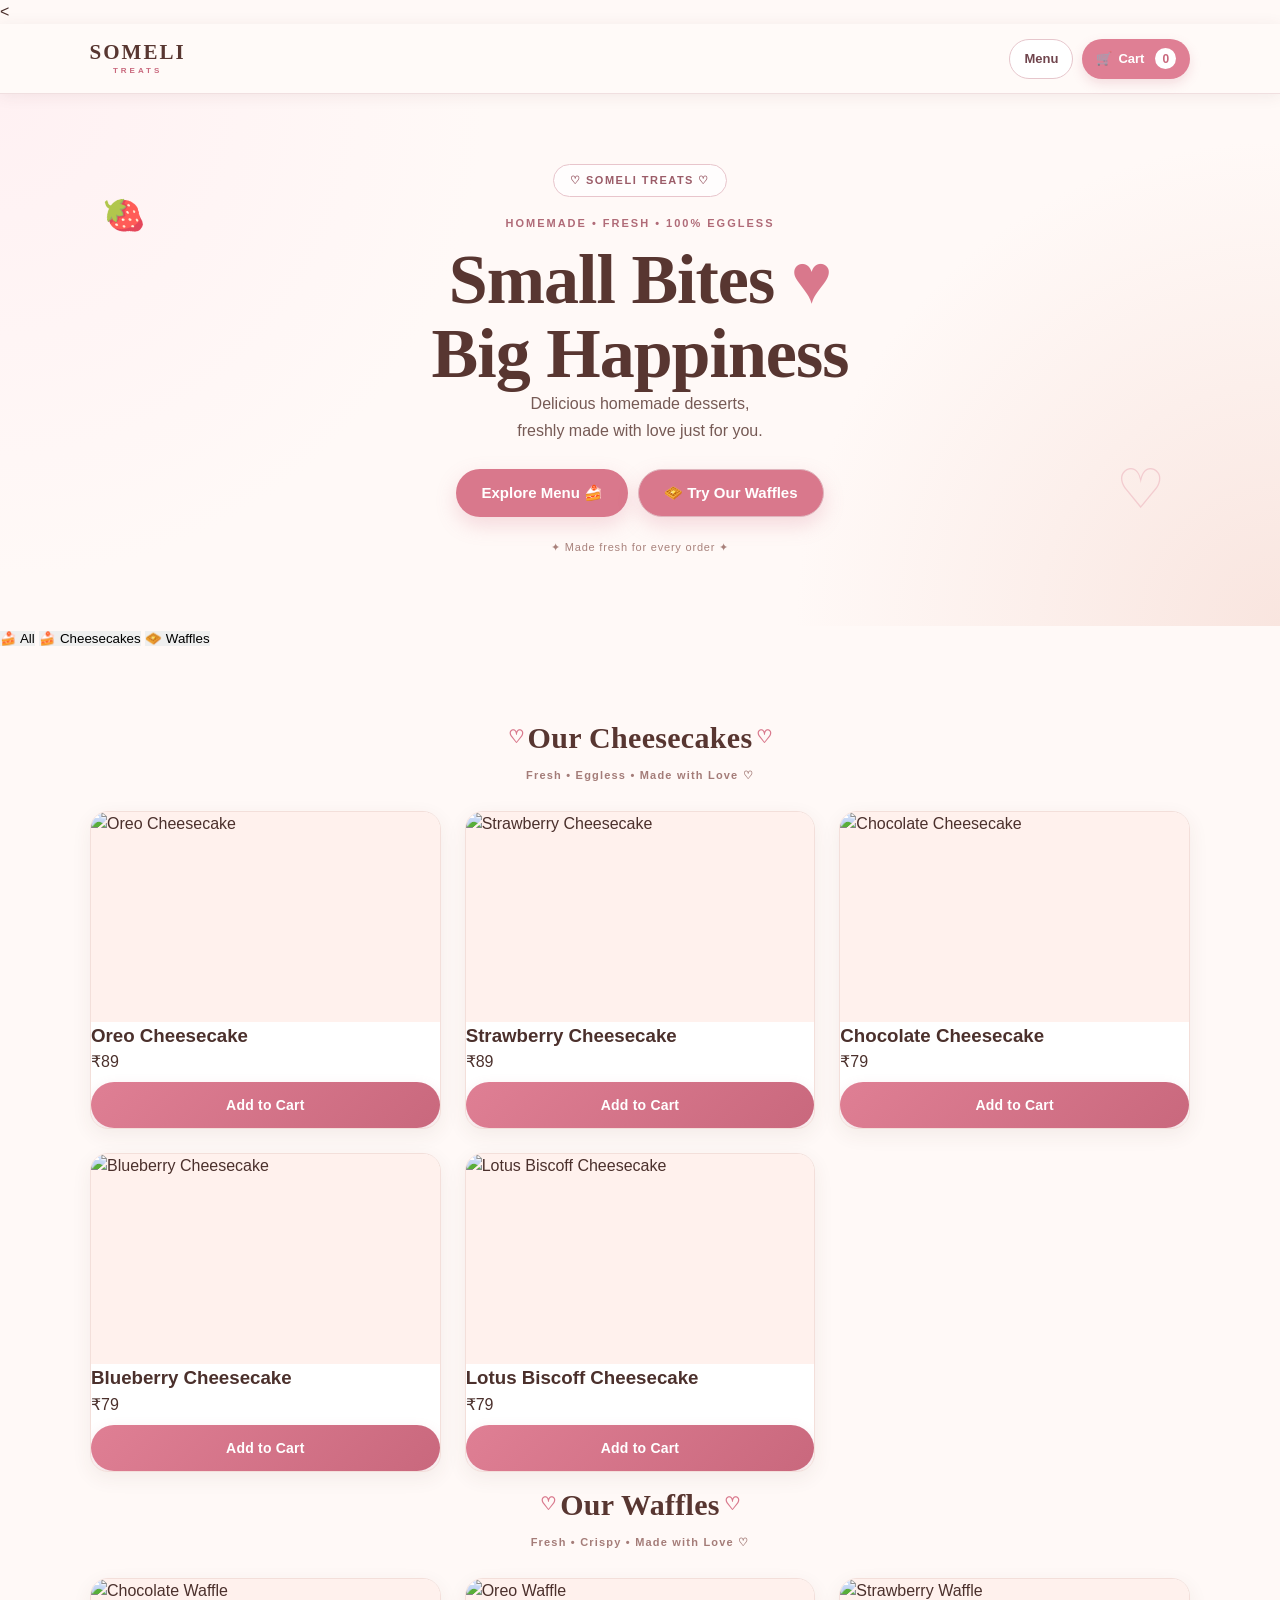
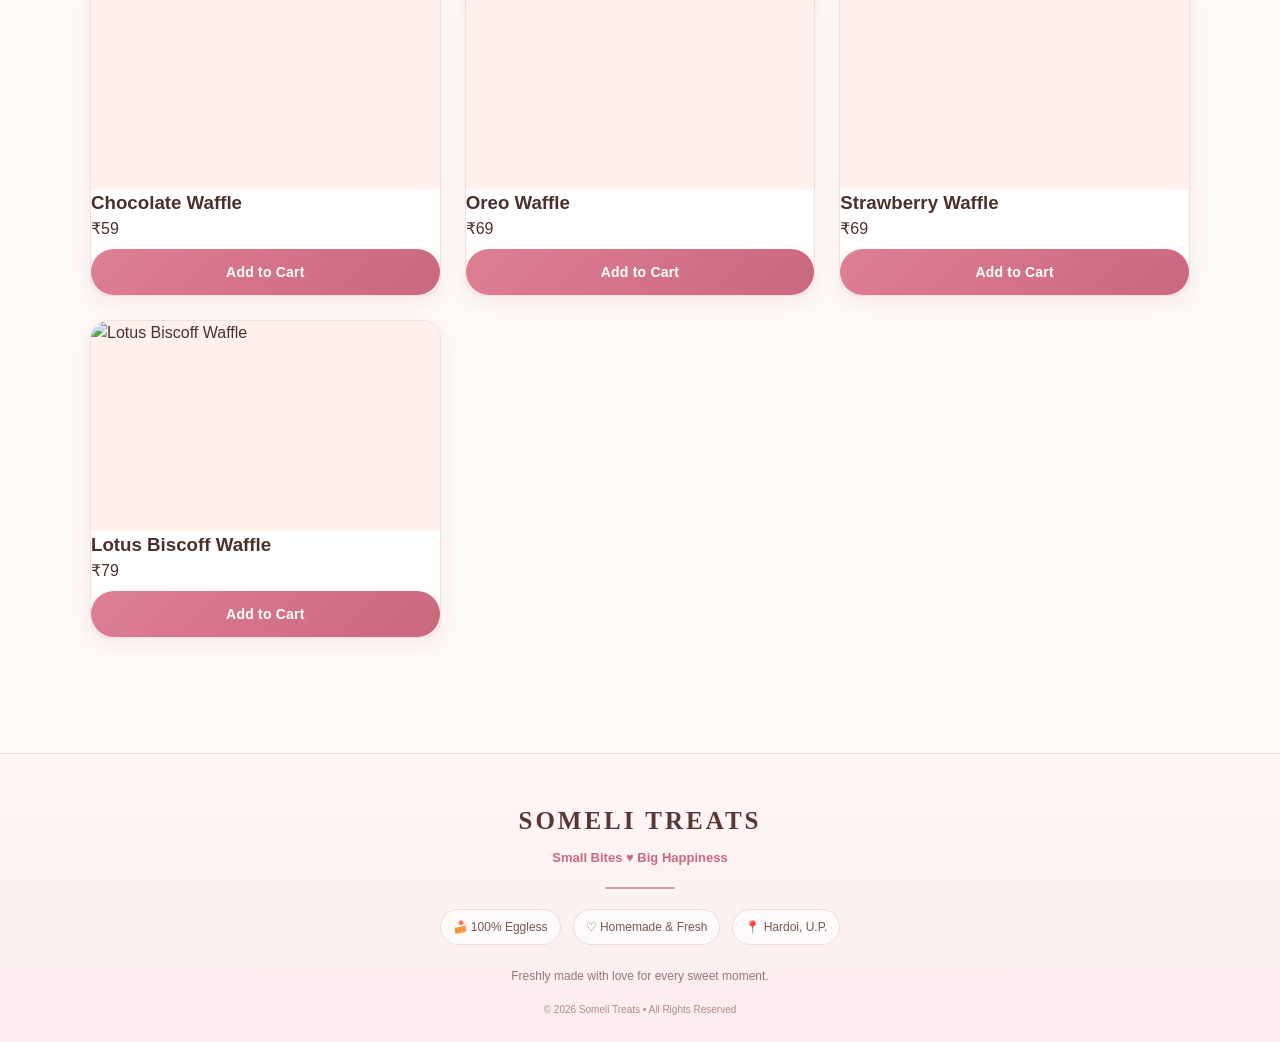
==== index.html @ 1226ebc7 "Rename index (1).html to index.html" ====
<!DOCTYPE html>
<html lang="en">

<head>
<meta charset="UTF-8">

<meta name="viewport"
content="width=device-width, initial-scale=1.0">

<title>SOMELI TREATS</title>

<link rel="stylesheet"
href="style.css">

</head>

<body>
  <<!-- NAVBAR -->

<nav class="navbar">

  <div class="logo">
    <span>SOMELI</span>
    <small>TREATS</small>
  </div>

  <div class="nav-right">

    <button
      onclick="scrollToMenu()"
      class="nav-menu-btn">
      Menu
    </button>

    <button
      onclick="openCart()"
      class="cart-button">
      🛒
      <span>Cart</span>
      <b id="cartCount">0</b>
    </button>

  </div>

</nav>
<!-- HERO -->

<section class="hero">

  <div class="hero-content">

    <div class="hero-badge">
      ♡ SOMELI TREATS ♡
    </div>

    <p class="small-title">
      HOMEMADE • FRESH • 100% EGGLESS
    </p>

    <h1>
      Small Bites
      <span>♥</span>
      <br>
      Big Happiness
    </h1>

    <p class="hero-description">
      Delicious homemade desserts,
      <br>
      freshly made with love just for you.
    </p>

    <div class="hero-buttons">

      <button
        class="hero-menu-btn"
        onclick="scrollToMenu()">
        Explore Menu 🍰
      </button>

      <button
        class="hero-waffle-btn"
        onclick="scrollToMenu()">
        🧇 Try Our Waffles
      </button>

    </div>

    <div class="hero-note">
      ✦ Made fresh for every order ✦
    </div>

  </div>

</section>
<!-- CATEGORY FILTER -->

<div class="category-filter">

  <button
    class="category-btn active"
    onclick="showCategory('all')">
    🍰 All
  </button>

  <button
    class="category-btn"
    onclick="showCategory('cheesecake')">
    🍰 Cheesecakes
  </button>

  <button
    class="category-btn"
    onclick="showCategory('waffle')">
    🧇 Waffles
  </button>

</div>
<!-- MENU -->

<section id="menu" class="menu-section">

  <h2 class="menu-title">
  <span>Our Cheesecakes</span>
  <small>Fresh • Eggless • Made with Love ♡</small>
</h2>

  <div class="product-grid">


    <!-- OREO CHEESECAKE -->

    <div class="product-card">

      <img
        src="images/oreo-cheesecake.png"
        alt="Oreo Cheesecake">

      <h3>
        Oreo Cheesecake
      </h3>

      <p class="price">
        ₹89
      </p>

      <button
  class="add-cart-btn"
  onclick="addToCart('oreo Cheesecake', 89)">
  Add to Cart
</button>

    </div>


    <!-- STRAWBERRY CHEESECAKE -->

    <div class="product-card">

      <img
        src="images/strawberry-cheesecake.png"
        alt="Strawberry Cheesecake">

      <h3>
        Strawberry Cheesecake
      </h3>

      <p class="price">
        ₹89
      </p>

      <button
  class="add-cart-btn"
  onclick="addToCart('Strawberry p
  Cheesecake', 89)">
  Add to Cart
</button>

    </div>


    <!-- CHOCOLATE CHEESECAKE -->

    <div class="product-card">

      <img
        src="images/chocolate-cheesecake.png"
        alt="Chocolate Cheesecake">

      <h3>
        Chocolate Cheesecake
      </h3>

      <p class="price">
        ₹79
      </p>
      <button
  class="add-cart-btn"
  onclick="addToCart('Chochlate Cheesecake', 79)">
  Add to Cart

    </div>


    <!-- BLUEBERRY CHEESECAKE -->

    <div class="product-card">

      <img
        src="images/blueberry-cheesecake.png"
        alt="Blueberry Cheesecake">

      <h3>
        Blueberry Cheesecake
      </h3>

      <p class="price">
        ₹79
      </p>

      <button
        
        class="add-cart-btn"
        onclick="addToCart('Blueberry Cheesecake', 79)">
        Add to Cart
      </button>

    </div>


    <!-- LOTUS CHEESECAKE -->

    <div class="product-card">

      <img
        src="images/lotus-biscoff-cheesecake.png"
        alt="Lotus Biscoff Cheesecake">

      <h3>
        Lotus Biscoff Cheesecake
      </h3>

      <p class="price">
        ₹79
      </p>

      <button
        
  class="add-cart-btn"
  onclick="addToCart('Lotus Biscoff Cheesecake', 79)">
        Add to Cart
      </button>

    </div>

  </div>
    <!-- WAFFLES -->

  <h2 class="menu-title">
  <span>Our Waffles</span>
  <small>Fresh • Crispy • Made with Love ♡</small>
</h2>

  <div class="product-grid">


    <!-- CHOCOLATE WAFFLE -->

    <div class="product-card">

      <img
        src="images/chocolate-waffle.png"
        alt="Chocolate Waffle">

      <h3>
        Chocolate Waffle
      </h3>

      <p class="price">
        ₹59
      </p>

      <button
        
  class="add-cart-btn"
  onclick="addToCart('Chocolate Waffle', 59)">
        Add to Cart
      </button>

    </div>


    <!-- OREO WAFFLE -->

    <div class="product-card">

      <img
        src="images/oreo-waffle.png"
        alt="Oreo Waffle">

      <h3>
        Oreo Waffle
      </h3>

      <p class="price">
        ₹69
      </p>

      <button
        
  class="add-cart-btn"
  onclick="addToCart('Oreo Waffle', 69)">
        Add to Cart
      </button>

    </div>


    <!-- STRAWBERRY WAFFLE -->

    <div class="product-card">

      <img
        src="images/strawberry-waffle.png"
        alt="Strawberry Waffle">

      <h3>
        Strawberry Waffle
      </h3>

      <p class="price">
        ₹69
      </p>

      <button
        
  class="add-cart-btn"
  onclick="addToCart('Strawberry Waffle', 69)">
        Add to Cart
      </button>

    </div>


    <!-- LOTUS WAFFLE -->

    <div class="product-card">

      <img
        src="images/lotus-biscoff-waffle.png"
        alt="Lotus Biscoff Waffle">

      <h3>
        Lotus Biscoff Waffle
      </h3>

      <p class="price">
        ₹79
      </p>

      <button
        
  class="add-cart-btn"
  onclick="addToCart('Lotus Biscoff Waffle', 79)">
        Add to Cart
      </button>

    </div>

  </div>

</section>
<!-- CART -->

<div id="cartOverlay" class="cart-overlay">

  <div class="cart-box">

    <div class="cart-header">

      <h2>
        Your Cart 🛒
      </h2>

      <button 
  class="add-cart-btn"
  onclick="closeCart()">
        close card
      </button>

    </div>


    <div id="cartItems"></div>


    <div class="cart-summary">

      <div>
        <span>Subtotal</span>
        <strong id="cartSubtotal">₹0</strong>
      </div>

      <div>
        <span>Delivery</span>
        <strong id="deliveryFee">₹0</strong>
      </div>

      <div class="cart-total">
        <span>Total</span>
        <strong id="cartTotal">₹0</strong>
      </div>

    </div>

      
    <button
  class="checkout-btn"
  onclick="goToCheckout()">
  Proceed to Checkout →
</button>
  </div>

</div>
<!-- CHECKOUT -->

<section id="checkoutSection" class="checkout-section">

  <div class="checkout-box">

    <h2>
      Checkout 🩷
    </h2>

    <p>
      Enter your delivery details
    </p>


    <label>
      Full Name
    </label>

    <input
      id="customerName"
      type="text"
      placeholder="Your name"
    >


    <label>
      Mobile Number
    </label>

    <input
      id="customerPhone"
      type="tel"
      maxlength="10"
      placeholder="10-digit mobile number"
    >


    <label>
      Full Address
    </label>

    <textarea
      id="customerAddress"
      placeholder="House no., street, area, city"
    ></textarea>


    <label>
      Landmark
    </label>

    <input
      id="customerLandmark"
      type="text"
      placeholder="Nearby landmark"
    >
    <div class="payment-box">

  <h3>💳 Choose Payment Method</h3>

  <p class="payment-note">
    Select how you want to pay
  </p>

  <div class="payment-options">

    <label class="payment-card">
      <input type="radio" name="payment" value="upi">
      <span class="payment-icon">📱</span>
      <span class="payment-text">
        <strong>UPI</strong>
        <small>Google Pay • PhonePe • Paytm</small>
      </span>
    </label>

    <label class="payment-card">
      <input type="radio" name="payment" value="card">
      <span class="payment-icon">💳</span>
      <span class="payment-text">
        <strong>Debit / Credit Card</strong>
        <small>Pay securely by card</small>
      </span>
    </label>

    <label class="payment-card">
      <input type="radio" name="payment" value="netbanking">
      <span class="payment-icon">🏦</span>
      <span class="payment-text">
        <strong>Net Banking</strong>
        <small>Pay through your bank</small>
      </span>
    </label>

    <label class="payment-card">
      <input type="radio" name="payment" value="cod">
      <span class="payment-icon">💵</span>
      <span class="payment-text">
        <strong>Cash on Delivery</strong>
        <small>Pay when your order arrives</small>
      </span>
    </label>

  </div>

</div>""
    


    <button
      onclick="placeOrder()"
      class="place-order-button">

      Place Order 🍰

    </button>

  </div>

</section>
<!-- SUCCESS -->

<section id="successSection" class="success-section">

  <div class="success-box">

    <div class="success-icon">
      🎉
    </div>

    <h1>
      Thank You! 🩷
    </h1>

    <p>
      Your Someli Treats order has been received.
    </p>


    <div class="order-number">

      <span>
        YOUR ORDER NUMBER
      </span>

      <strong id="orderNumber">
        ST000000
      </strong>

    </div>


    <p class="success-note">
      We'll prepare your desserts fresh with love ♡
    </p>


    <button
      onclick="sendWhatsAppOrder()"
      class="whatsapp-btn">

      💬 Send Order on WhatsApp

    </button>


    <button onclick="scrollToMenu()">
      Order More 🍰
    </button>

  </div>

</section>


<!-- FOOTER -->

<footer class="site-footer">

  <div class="footer-logo">
    SOMELI TREATS
  </div>

  <p class="footer-tagline">
    Small Bites ♥ Big Happiness
  </p>

  <div class="footer-divider"></div>

  <div class="footer-info">
    <span>🍰 100% Eggless</span>
    <span>♡ Homemade & Fresh</span>
    <span>📍 Hardoi, U.P.</span>
  </div>

  <p class="footer-note">
    Freshly made with love for every sweet moment.
  </p>

  <p class="footer-copy">
    © 2026 Someli Treats • All Rights Reserved
  </p>

</footer>
<!-- JAVASCRIPT -->

<script>

let cart = [];

function addToCart(name, price) {

  let item = cart.find(function(x) {
    return x.name === name;
  });

  if (item) {
    item.quantity++;
  } else {
    cart.push({
      name: name,
      price: price,
      quantity: 1
    });
  }

  updateCart();
}

function updateCart() {

  let box = document.getElementById("cartItems");
  let count = document.getElementById("cartCount");

  let subtotal = 0;
  let quantity = 0;

  cart.forEach(function(item) {

    subtotal += item.price * item.quantity;
    quantity += item.quantity;

  });

  count.textContent = quantity;

  if (cart.length === 0) {

    box.innerHTML = `
      <div class="empty-cart">
        <div style="font-size:42px">🍰</div>
        <h3>Your cart is empty</h3>
        <p>Add something sweet ♡</p>
      </div>
    `;

  } else {

    box.innerHTML = cart.map(function(item, i) {

      return `
        <div class="cart-item">

          <div class="cart-item-top">

            <div>
              <div class="cart-item-name">
                ${item.name}
              </div>

              <div class="cart-item-price">
                ₹${item.price} each
              </div>
            </div>

            <strong>
              ₹${item.price * item.quantity}
            </strong>

          </div>

          <div class="quantity-controls">

            <button onclick="changeQuantity(${i}, -1)">
              −
            </button>

            <strong>
              ${item.quantity}
            </strong>

            <button onclick="changeQuantity(${i}, 1)">
              +
            </button>

            <button onclick="removeItem(${i})">
              Remove
            </button>

          </div>

        </div>
      `;

    }).join("");

  }

  document.getElementById("cartSubtotal").textContent =
    "₹" + subtotal;

  document.getElementById("deliveryFee").textContent =
    cart.length ? "₹30" : "₹0";

  document.getElementById("cartTotal").textContent =
    cart.length ? "₹" + (subtotal + 30) : "₹0";
}
function changeQuantity(index, amount) {

  cart[index].quantity += amount;

  if (cart[index].quantity <= 0) {
    cart.splice(index, 1);
  }

  updateCart();
}


function removeItem(index) {

  cart.splice(index, 1);

  updateCart();
}


function openCart() {

  document.getElementById("cartOverlay")
    .classList.add("active");

  updateCart();
}


function closeCart() {

  document.getElementById("cartOverlay")
    .classList.remove("active");
}


function scrollToMenu() {

  document.getElementById("menu")
    .scrollIntoView({
      behavior: "smooth"
    });
}


function goToCheckout() {

  if (cart.length === 0) {

    alert("Please add a dessert first 🍰");

    return;
  }

  closeCart();

  document.getElementById("checkoutSection")
    .classList.add("active");

  document.getElementById("checkoutSection")
    .scrollIntoView({
      behavior: "smooth"
    });
}
function placeOrder() {

  if (cart.length === 0) {
    alert("Your cart is empty 🍰");
    return;
  }

  let name = document.getElementById("customerName").value.trim();
  let phone = document.getElementById("customerPhone").value.trim();
  let address = document.getElementById("customerAddress").value.trim();
  let landmark = document.getElementById("customerLandmark").value.trim();

  if (!name || !phone || !address || !landmark) {
    alert("Please fill all required details 🩷");
    return;
  }

  if (phone.length !== 10 || isNaN(phone)) {
    alert("Please enter a valid 10-digit mobile number 📱");
    return;
  }

  let orderNumber =
    "ST" + Math.floor(100000 + Math.random() * 900000);

  let subtotal = 0;

  cart.forEach(function(item) {
    subtotal += item.price * item.quantity;
  });

  let delivery = 30;
  let total = subtotal + delivery;

  let orderData = {
    orderNumber: orderNumber,
    customerName: name,
    phone: phone,
    address: address,
    landmark: landmark,
    items: cart,
    subtotal: subtotal,
    delivery: delivery,
    total: total,
    date: new Date().toLocaleString()
  };

  localStorage.setItem(
    "someliLatestOrder",
    JSON.stringify(orderData)
  );

  document.getElementById("orderNumber").textContent =
    orderNumber;

  document.getElementById("checkoutSection")
    .classList.remove("active");

  document.getElementById("successSection")
    .classList.add("active");

  cart = [];

  updateCart();

  document.getElementById("successSection")
    .scrollIntoView({
      behavior: "smooth"
    });
}
function sendWhatsAppOrder() {

  let savedOrder =
    localStorage.getItem("someliLatestOrder");

  if (!savedOrder) {

    alert("Order details not found 🥲");

    return;
  }

  let order = JSON.parse(savedOrder);

  let message =
    "🍰 SOMELI TREATS - NEW ORDER 🍰\n\n" +

    "🧾 Order: " + order.orderNumber + "\n" +

    "👤 Name: " + order.customerName + "\n" +

    "📱 Phone: " + order.phone + "\n" +

    "📍 Address: " + order.address + "\n" +

    "🏠 Landmark: " + order.landmark + "\n\n" +

    "🍰 ITEMS:\n";

  order.items.forEach(function(item) {

    message +=
      "• " + item.name +
      " × " + item.quantity +
      " = ₹" +
      (item.price * item.quantity) +
      "\n";

  });

  message +=
    "\n💰 Subtotal: ₹" + order.subtotal +

    "\n🚚 Delivery: ₹" + order.delivery +

    "\n💵 TOTAL: ₹" + order.total;


  let whatsappURL =
    "https://wa.me/918840486505?text=" +
    encodeURIComponent(message);


  window.open(whatsappURL, "_blank");
}
function showCategory(category) {

  let products = document.querySelectorAll(".product-card");
  let buttons = document.querySelectorAll(".category-btn");

  buttons.forEach(function(button) {
    button.classList.remove("active");
  });

  if (category === "all") {
    buttons[0].classList.add("active");
  }

  if (category === "cheesecake") {
    buttons[1].classList.add("active");
  }

  if (category === "waffle") {
    buttons[2].classList.add("active");
  }

  products.forEach(function(product) {

    let name = product.querySelector("h3").textContent.toLowerCase();

    if (category === "all") {
      product.style.display = "";
    }

    else if (
      category === "cheesecake" &&
      name.includes("cheesecake")
    ) {
      product.style.display = "";
    }

    else if (
      category === "waffle" &&
      name.includes("waffle")
    ) {
      product.style.display = "";
    }

    else {
      product.style.display = "none";
    }

  });
}
updateCart();

</script>

</body>
</html>
---- style.css ----
/* ================================
   SOMELI TREATS — MAIN STYLE
   PART 1
================================ */

* {
  margin: 0;
  padding: 0;
  box-sizing: border-box;
}

html {
  scroll-behavior: smooth;
}

body {
  font-family: Arial, sans-serif;
  background: #fff9f7;
  color: #4b302c;
  line-height: 1.5;
}

button {
  font-family: inherit;
  cursor: pointer;
  border: none;
}

img {
  display: block;
  max-width: 100%;
}

a {
  text-decoration: none;
  color: inherit;
}


/* ================================
   NAVBAR
================================ */

.navbar {
  width: 100%;
  min-height: 68px;
  padding: 12px 6%;
  background: #fff;
  display: flex;
  align-items: center;
  justify-content: space-between;
  position: sticky;
  top: 0;
  z-index: 1000;
  box-shadow: 0 2px 15px rgba(90, 45, 45, 0.08);
}

.logo {
  font-size: 22px;
  font-weight: 800;
  letter-spacing: 1.5px;
  color: #6b4038;
}

.cart-button {
  background: #e78b9d;
  color: white;
  padding: 10px 17px;
  border-radius: 25px;
  font-size: 14px;
  font-weight: 700;
  box-shadow: 0 5px 15px rgba(231, 139, 157, 0.25);
  transition: 0.2s ease;
}

.cart-button:hover {
  transform: translateY(-2px);
}

#cartCount {
  display: inline-flex;
  align-items: center;
  justify-content: center;
  min-width: 21px;
  height: 21px;
  margin-left: 5px;
  padding: 0 5px;
  background: white;
  color: #c9687d;
  border-radius: 50px;
  font-size: 12px;
  font-weight: 800;
}


/* ================================
   HERO
================================ */

.hero {
  min-height: 430px;
  padding: 70px 20px;
  display: flex;
  align-items: center;
  justify-content: center;
  text-align: center;
  background:
    radial-gradient(circle at top left, #ffe3e9 0%, transparent 35%),
    radial-gradient(circle at bottom right, #ffeeda 0%, transparent 35%),
    #fff4f1;
}

.hero-content {
  max-width: 650px;
}

.small-title {
  margin-bottom: 12px;
  color: #bd6b7d;
  font-size: 12px;
  font-weight: 800;
  letter-spacing: 2px;
}

.hero h1 {
  margin-bottom: 15px;
  color: #583631;
  font-family: Georgia, serif;
  font-size: clamp(40px, 8vw, 70px);
  line-height: 1.05;
}

.hero p:not(.small-title) {
  margin: 0 auto 25px;
  max-width: 500px;
  color: #765a55;
  font-size: 16px;
}

.hero button {
  padding: 13px 25px;
  background: #d9788c;
  color: white;
  border-radius: 30px;
  font-size: 15px;
  font-weight: 700;
  box-shadow: 0 8px 20px rgba(217, 120, 140, 0.25);
  transition: 0.2s ease;
}

.hero button:hover {
  transform: translateY(-2px);
}
/* ================================
   MENU SECTION
================================ */

.menu-section {
  padding: 55px 5%;
  background: #fff9f7;
}

.section-heading {
  margin-bottom: 30px;
  text-align: center;
}

.section-heading h2 {
  color: #583631;
  font-family: Georgia, serif;
  font-size: 34px;
  margin-bottom: 7px;
}

.section-heading p {
  color: #8a6b65;
  font-size: 14px;
}


/* ================================
   CATEGORY TITLE
================================ */

.category-title {
  margin: 35px 0 18px;
  color: #6b4038;
  font-family: Georgia, serif;
  font-size: 25px;
  text-align: center;
}

.category-title:first-child {
  margin-top: 0;
}


/* ================================
   PRODUCT GRID
================================ */

.product-grid {
  width: 100%;
  max-width: 1100px;
  margin: 0 auto;
  display: grid;
  grid-template-columns: repeat(2, minmax(0, 1fr));
  gap: 18px;
}


/* ================================
   PRODUCT CARD
================================ */

.product-card {
  overflow: hidden;
  background: #ffffff;
  border: 1px solid #f3dfda;
  border-radius: 18px;
  box-shadow: 0 6px 20px rgba(88, 54, 49, 0.07);
  transition: 0.25s ease;
}

.product-card:hover {
  transform: translateY(-4px);
  box-shadow: 0 10px 25px rgba(88, 54, 49, 0.12);
}


/* ================================
   PRODUCT IMAGE
================================ */

.product-card img {
  width: 100%;
  height: 170px;
  object-fit: cover;
  background: #fff1ed;
}


/* ================================
   PRODUCT INFO
================================ */

.product-info {
  padding: 14px;
}

.product-info h3 {
  margin-bottom: 5px;
  color: #593a35;
  font-size: 17px;
}

.product-info p {
  margin-bottom: 12px;
  color: #92736c;
  font-size: 12px;
}


/* ================================
   PRICE + CART BUTTON
================================ */

.product-bottom {
  display: flex;
  align-items: center;
  justify-content: space-between;
  gap: 8px;
}

.product-price {
  color: #bd6176;
  font-size: 18px;
  font-weight: 800;
}

.add-cart-btn {
  padding: 9px 12px;
  background: #d9788c;
  color: #ffffff;
  border-radius: 20px;
  font-size: 12px;
  font-weight: 700;
  box-shadow: 0 4px 10px rgba(217, 120, 140, 0.2);
  transition: 0.2s ease;
}

.add-cart-btn:hover {
  background: #c9687d;
  transform: translateY(-1px);
}

.add-cart-btn:active {
  transform: scale(0.96);
}


/* ================================
   DESKTOP MENU
================================ */

@media (min-width: 768px) {

  .product-grid {
    grid-template-columns: repeat(3, minmax(0, 1fr));
    gap: 24px;
  }

  .product-card img {
    height: 210px;
  }

  .menu-section {
    padding-left: 7%;
    padding-right: 7%;
  }
}
/* ================================
   CART OVERLAY
================================ */

#cartOverlay {
  position: fixed;
  inset: 0;
  z-index: 2000;
  background: rgba(58, 34, 30, 0.45);
  display: none;
  align-items: flex-end;
  justify-content: center;
  padding: 0;
}

#cartOverlay.active {
  display: flex;
}

.cart-box {
  width: 100%;
  max-width: 600px;
  max-height: 88vh;
  overflow-y: auto;
  padding: 22px;
  background: #fffaf8;
  border-radius: 25px 25px 0 0;
  box-shadow: 0 -10px 35px rgba(60, 35, 30, 0.18);
  animation: cartUp 0.25s ease;
}

@keyframes cartUp {
  from {
    transform: translateY(100%);
  }

  to {
    transform: translateY(0);
  }
}


/* ================================
   CART HEADER
================================ */

.cart-header {
  display: flex;
  align-items: center;
  justify-content: space-between;
  padding-bottom: 15px;
  border-bottom: 1px solid #f1ddd8;
}

.cart-header h2 {
  color: #583631;
  font-family: Georgia, serif;
  font-size: 25px;
}

.close-cart {
  width: 35px;
  height: 35px;
  border-radius: 50%;
  background: #f8e3df;
  color: #70473f;
  font-size: 20px;
  font-weight: 700;
}


/* ================================
   CART ITEMS
================================ */

#cartItems {
  padding: 12px 0;
}

.cart-item {
  margin-bottom: 12px;
  padding: 14px;
  background: #ffffff;
  border: 1px solid #f1dfda;
  border-radius: 15px;
}

.cart-item-top {
  display: flex;
  align-items: flex-start;
  justify-content: space-between;
  gap: 12px;
}

.cart-item-name {
  color: #593a35;
  font-size: 15px;
  font-weight: 700;
}

.cart-item-price {
  margin-top: 3px;
  color: #98756d;
  font-size: 12px;
}

.cart-item-top > strong {
  color: #bd6176;
  font-size: 15px;
}


/* ================================
   QUANTITY CONTROLS
================================ */

.quantity-controls {
  display: flex;
  align-items: center;
  gap: 9px;
  margin-top: 12px;
}

.quantity-controls button {
  min-width: 32px;
  min-height: 30px;
  padding: 5px 9px;
  background: #f7dce1;
  color: #70413d;
  border-radius: 8px;
  font-weight: 700;
}

.quantity-controls button:hover {
  background: #efc8d0;
}

.quantity-controls strong {
  min-width: 20px;
  text-align: center;
  color: #583631;
}

.quantity-controls button:last-child {
  margin-left: auto;
  background: transparent;
  color: #c9687d;
  font-size: 12px;
}


/* ================================
   EMPTY CART
================================ */

.empty-cart {
  padding: 35px 15px;
  text-align: center;
}

.empty-cart h3 {
  margin: 8px 0 4px;
  color: #583631;
  font-family: Georgia, serif;
}

.empty-cart p {
  color: #92736c;
  font-size: 13px;
}


/* ================================
   CART SUMMARY
================================ */

.cart-summary {
  margin-top: 10px;
  padding: 17px;
  background: #fff0ed;
  border-radius: 15px;
}

.summary-row {
  display: flex;
  justify-content: space-between;
  margin-bottom: 8px;
  color: #765650;
  font-size: 14px;
}

.summary-total {
  display: flex;
  justify-content: space-between;
  margin-top: 12px;
  padding-top: 12px;
  border-top: 1px solid #e8cfc9;
  color: #583631;
  font-size: 18px;
  font-weight: 800;
}


/* ================================
   CHECKOUT BUTTON
================================ */

.checkout-btn {
  width: 100%;
  margin-top: 14px;
  padding: 14px;
  background: #d9788c;
  color: white;
  border-radius: 25px;
  font-size: 15px;
  font-weight: 800;
  box-shadow: 0 6px 15px rgba(217, 120, 140, 0.22);
  transition: 0.2s ease;
}

.checkout-btn:hover {
  background: #c9687d;
  transform: translateY(-1px);
}


/* ================================
   CART MOBILE
================================ */

@media (min-width: 768px) {

  #cartOverlay {
    align-items: center;
    padding: 25px;
  }

  .cart-box {
    border-radius: 25px;
    max-height: 85vh;
  }
}
/* ================================
   CHECKOUT SECTION
================================ */

#checkoutSection {
  display: none;
  padding: 45px 18px 60px;
  background: #fff9f7;
}

#checkoutSection.active {
  display: block;
}

.checkout-box {
  width: 100%;
  max-width: 620px;
  margin: 0 auto;
  padding: 25px;
  background: #ffffff;
  border: 1px solid #f0ded9;
  border-radius: 22px;
  box-shadow: 0 8px 28px rgba(88, 54, 49, 0.08);
}

.checkout-box h2 {
  margin-bottom: 5px;
  color: #583631;
  font-family: Georgia, serif;
  font-size: 30px;
  text-align: center;
}

.checkout-subtitle {
  margin-bottom: 25px;
  color: #92736c;
  font-size: 13px;
  text-align: center;
}


/* ================================
   FORM
================================ */

.checkout-form {
  display: flex;
  flex-direction: column;
  gap: 15px;
}

.form-group {
  display: flex;
  flex-direction: column;
  gap: 6px;
}

.form-group label {
  color: #65443e;
  font-size: 13px;
  font-weight: 700;
}

.form-group input,
.form-group textarea,
.checkout-box input,
.checkout-box textarea {
  width: 100%;
  padding: 13px 14px;
  background: #fffaf8;
  border: 1px solid #ead7d2;
  border-radius: 12px;
  outline: none;
  color: #4b302c;
  font-family: inherit;
  font-size: 14px;
  transition: 0.2s ease;
}

.form-group textarea,
.checkout-box textarea {
  min-height: 90px;
  resize: vertical;
}

.form-group input:focus,
.form-group textarea:focus,
.checkout-box input:focus,
.checkout-box textarea:focus {
  border-color: #d9788c;
  box-shadow: 0 0 0 3px rgba(217, 120, 140, 0.10);
}


/* ================================
   PAYMENT BOX
================================ */

.payment-box {
  margin-top: 20px;
  padding: 17px;
  background: #fff2ef;
  border: 1px solid #f1ddd8;
  border-radius: 15px;
}

.payment-box h3 {
  margin-bottom: 10px;
  color: #583631;
  font-size: 16px;
}

.payment-option {
  padding: 11px 13px;
  background: white;
  border: 1px solid #ead7d2;
  border-radius: 10px;
  color: #765650;
  font-size: 13px;
}


/* ================================
   PLACE ORDER BUTTON
================================ */

.place-order-btn {
  width: 100%;
  margin-top: 20px;
  padding: 15px;
  background: #d9788c;
  color: #ffffff;
  border-radius: 28px;
  font-size: 16px;
  font-weight: 800;
  box-shadow: 0 7px 18px rgba(217, 120, 140, 0.25);
  transition: 0.2s ease;
}

.place-order-btn:hover {
  background: #c9687d;
  transform: translateY(-2px);
}

.place-order-btn:active {
  transform: scale(0.98);
}


/* ================================
   CHECKOUT MOBILE
================================ */

@media (max-width: 480px) {

  #checkoutSection {
    padding: 30px 14px 45px;
  }

  .checkout-box {
    padding: 20px 16px;
    border-radius: 18px;
  }

  .checkout-box h2 {
    font-size: 26px;
  }
}
/* ================================
   SUCCESS / ORDER CONFIRMATION
================================ */

.success-section {
  display: none;
  min-height: 75vh;
  padding: 55px 18px;
  background:
    radial-gradient(circle at top left, #ffe2e8 0%, transparent 35%),
    #fff9f7;
}

.success-section.active {
  display: flex;
  align-items: center;
  justify-content: center;
}

.success-box {
  width: 100%;
  max-width: 550px;
  padding: 35px 25px;
  background: #ffffff;
  border: 1px solid #f0ded9;
  border-radius: 25px;
  text-align: center;
  box-shadow: 0 10px 35px rgba(88, 54, 49, 0.10);
}

.success-icon {
  width: 70px;
  height: 70px;
  margin: 0 auto 15px;
  display: flex;
  align-items: center;
  justify-content: center;
  background: #fff0ed;
  border-radius: 50%;
  font-size: 35px;
}

.success-box h1 {
  margin-bottom: 8px;
  color: #583631;
  font-family: Georgia, serif;
  font-size: 32px;
}

.success-box > p {
  color: #92736c;
  font-size: 14px;
}


/* ================================
   ORDER NUMBER
================================ */

.order-number {
  margin: 22px 0;
  padding: 17px;
  background: #fff2ef;
  border: 1px dashed #dda0aa;
  border-radius: 15px;
}

.order-number span {
  display: block;
  margin-bottom: 5px;
  color: #92736c;
  font-size: 10px;
  font-weight: 800;
  letter-spacing: 1.5px;
}

.order-number strong {
  color: #bd6176;
  font-size: 25px;
  letter-spacing: 1px;
}

.success-note {
  margin-bottom: 20px;
}


/* ================================
   WHATSAPP BUTTON
================================ */

.whatsapp-btn {
  width: 100%;
  margin-bottom: 10px;
  padding: 14px;
  background: #25d366;
  color: #ffffff;
  border-radius: 25px;
  font-size: 14px;
  font-weight: 800;
  transition: 0.2s ease;
}

.whatsapp-btn:hover {
  transform: translateY(-2px);
}


/* ================================
   ORDER MORE BUTTON
================================ */

.success-box button:not(.whatsapp-btn) {
  width: 100%;
  padding: 13px;
  background: #d9788c;
  color: #ffffff;
  border-radius: 25px;
  font-size: 14px;
  font-weight: 700;
}


/* ================================
   FOOTER
================================ */

footer {
  padding: 30px 20px;
  background: #583631;
  color: #ffffff;
  text-align: center;
}

footer p {
  margin: 4px 0;
  font-size: 13px;
}

footer .footer-brand {
  margin-bottom: 7px;
  font-family: Georgia, serif;
  font-size: 20px;
  font-weight: 700;
}

footer .footer-small {
  color: #e9c9c3;
  font-size: 11px;
}


/* ================================
   SMALL SCREEN
================================ */

@media (max-width: 480px) {

  .success-box {
    padding: 28px 18px;
  }

  .success-box h1 {
    font-size: 28px;
  }

  .order-number strong {
    font-size: 22px;
  }
}
/* ================================
   FINAL FINISHING TOUCHES
================================ */

::selection {
  background: #f4cbd3;
  color: #583631;
}

button {
  -webkit-tap-highlight-color: transparent;
}

button:focus-visible,
input:focus-visible,
textarea:focus-visible {
  outline: 2px solid #d9788c;
  outline-offset: 2px;
}


/* ================================
   SMOOTH SCROLLBAR
================================ */

::-webkit-scrollbar {
  width: 7px;
}

::-webkit-scrollbar-track {
  background: #fff4f1;
}

::-webkit-scrollbar-thumb {
  background: #e7a0ad;
  border-radius: 10px;
}


/* ================================
   MOBILE POLISH
================================ */

@media (max-width: 480px) {

  .navbar {
    min-height: 62px;
    padding: 10px 4%;
  }

  .logo {
    font-size: 18px;
    letter-spacing: 1px;
  }

  .cart-button {
    padding: 9px 13px;
    font-size: 12px;
  }

  .hero {
    min-height: 390px;
    padding: 55px 18px;
  }

  .hero h1 {
    font-size: 42px;
  }

  .hero p:not(.small-title) {
    font-size: 14px;
  }

  .menu-section {
    padding: 40px 12px;
  }

  .section-heading h2 {
    font-size: 29px;
  }

  .category-title {
    font-size: 23px;
    margin-top: 28px;
  }

  .product-grid {
    gap: 12px;
  }

  .product-card {
    border-radius: 15px;
  }

  .product-card img {
    height: 145px;
  }

  .product-info {
    padding: 11px;
  }

  .product-info h3 {
    font-size: 15px;
  }

  .product-price {
    font-size: 16px;
  }

  .add-cart-btn {
    padding: 8px 9px;
    font-size: 11px;
  }
}


/* ================================
   VERY SMALL PHONES
================================ */

@media (max-width: 360px) {

  .product-grid {
    grid-template-columns: 1fr;
  }

  .product-card img {
    height: 190px;
  }

  .hero h1 {
    font-size: 36px;
  }
}
/* BIG ADD TO CART BUTTON */

.add-cart-btn {
  min-width: 125px;
  padding: 11px 16px;
  background: linear-gradient(135deg, #df7f94, #c9687d);
  color: #fff;
  border-radius: 25px;
  font-size: 14px;
  font-weight: 800;
  letter-spacing: 0.2px;
  box-shadow: 0 5px 14px rgba(201, 104, 125, 0.25);
}

.add-cart-btn:hover {
  transform: translateY(-2px);
  box-shadow: 0 7px 17px rgba(201, 104, 125, 0.30);
}
/* BIG PROCEED TO CHECKOUT BUTTON */

.checkout-btn {
  min-height: 54px;
  padding: 15px 20px;
  border-radius: 30px;
  font-size: 16px;
  font-weight: 800;
  letter-spacing: 0.2px;
}
/* ================================
   PAYMENT OPTIONS — SOMELI TREATS
================================ */

.payment-box {
  margin-top: 22px;
  padding: 18px;
  background: #fff7f5;
  border: 1px solid #f0d8d4;
  border-radius: 18px;
}

.payment-box h3 {
  margin-bottom: 4px;
  color: #583631;
  font-family: Georgia, serif;
  font-size: 20px;
}

.payment-note {
  margin-bottom: 14px;
  color: #92736c;
  font-size: 12px;
}

.payment-options {
  display: flex;
  flex-direction: column;
  gap: 10px;
}

.payment-card {
  display: flex;
  align-items: center;
  gap: 12px;
  padding: 13px;
  background: #ffffff;
  border: 1.5px solid #ead9d5;
  border-radius: 14px;
  cursor: pointer;
  transition: 0.2s ease;
}

.payment-card:hover {
  border-color: #df91a1;
  transform: translateY(-1px);
}

.payment-card input {
  width: 18px;
  height: 18px;
  accent-color: #d9788c;
  flex-shrink: 0;
}

.payment-icon {
  width: 40px;
  height: 40px;
  display: flex;
  align-items: center;
  justify-content: center;
  background: #fff0ed;
  border-radius: 12px;
  font-size: 20px;
  flex-shrink: 0;
}

.payment-text {
  display: flex;
  flex-direction: column;
  gap: 2px;
}

.payment-text strong {
  color: #583631;
  font-size: 14px;
}

.payment-text small {
  color: #92736c;
  font-size: 11px;
}

/* Selected payment option */

.payment-card:has(input:checked) {
  background: #fff0f3;
  border-color: #d9788c;
  box-shadow: 0 5px 14px rgba(217, 120, 140, 0.12);
}

.payment-card:has(input:checked) .payment-icon {
  background: #f8d7df;
}


/* Bigger buttons */

.add-cart-btn {
  min-width: 125px;
  padding: 11px 16px;
  font-size: 14px;
  font-weight: 800;
  border-radius: 25px;
}

.checkout-btn {
  min-height: 54px;
  padding: 15px 20px;
  font-size: 16px;
  font-weight: 800;
  border-radius: 30px;
}
/* ================================
   FINAL BUTTON FIX
================================ */

.add-cart-btn {
  display: inline-flex;
  align-items: center;
  justify-content: center;
  width: 100%;
  min-height: 46px;
  padding: 11px 14px;
  margin-top: 8px;

  background: linear-gradient(135deg, #df7f94, #c9687d);
  color: #ffffff;

  border: none;
  border-radius: 25px;

  font-size: 14px;
  font-weight: 800;
  letter-spacing: 0.2px;

  box-shadow: 0 6px 14px rgba(201, 104, 125, 0.22);
  transition: all 0.2s ease;
}

.add-cart-btn:hover {
  transform: translateY(-2px);
  box-shadow: 0 8px 18px rgba(201, 104, 125, 0.28);
}

.add-cart-btn:active {
  transform: scale(0.97);
}


/* PROCEED TO CHECKOUT */

.checkout-btn {
  display: flex;
  align-items: center;
  justify-content: center;

  width: 100%;
  min-height: 56px;
  padding: 15px 20px;
  margin-top: 16px;

  background: linear-gradient(135deg, #df7f94, #c9687d);
  color: #ffffff;

  border: none;
  border-radius: 30px;

  font-size: 17px;
  font-weight: 800;
  letter-spacing: 0.2px;

  box-shadow: 0 7px 18px rgba(201, 104, 125, 0.25);
  transition: all 0.2s ease;
}

.checkout-btn:hover {
  transform: translateY(-2px);
  box-shadow: 0 9px 21px rgba(201, 104, 125, 0.30);
}

.checkout-btn:active {
  transform: scale(0.98);
}
/* PLACE ORDER BUTTON */

.place-order-button {
  display: flex;
  align-items: center;
  justify-content: center;
  width: 100%;
  min-height: 56px;
  padding: 15px 20px;
  margin-top: 20px;
  background: linear-gradient(135deg, #df7f94, #c9687d);
  color: #ffffff;
  border: none;
  border-radius: 30px;
  font-size: 17px;
  font-weight: 800;
  letter-spacing: 0.2px;
  box-shadow: 0 7px 18px rgba(201, 104, 125, 0.25);
  cursor: pointer;
  transition: all 0.2s ease;
}

.place-order-button:hover {
  transform: translateY(-2px);
  box-shadow: 0 9px 21px rgba(201, 104, 125, 0.30);
}

.place-order-button:active {
  transform: scale(0.98);
}
/* ================================
   SOMELI MENU TITLE
================================ */

.menu-title {
  text-align: center;
  margin: 10px 0 28px;
  color: #583631;
  font-family: Georgia, "Times New Roman", serif;
  font-size: 30px;
  font-weight: 700;
  letter-spacing: 0.3px;
  position: relative;
}

.menu-title span {
  display: inline-block;
  position: relative;
  padding: 0 18px;
}

.menu-title span::before,
.menu-title span::after {
  content: "♡";
  color: #d9788c;
  font-size: 18px;
  position: absolute;
  top: 50%;
  transform: translateY(-50%);
}

.menu-title span::before {
  left: -2px;
}

.menu-title span::after {
  right: -2px;
}

.menu-title small {
  display: block;
  margin-top: 7px;
  color: #a47c78;
  font-family: Arial, sans-serif;
  font-size: 11px;
  font-weight: 600;
  letter-spacing: 1.2px;
}

@media (max-width: 480px) {
  .menu-title {
    font-size: 25px;
    margin-bottom: 23px;
  }

  .menu-title small {
    font-size: 10px;
    letter-spacing: 0.8px;
  }
}
/* ================================
   PREMIUM HERO — SOMELI TREATS
================================ */

.hero {
  min-height: 520px;
  display: flex;
  align-items: center;
  justify-content: center;
  text-align: center;
  padding: 70px 20px;
  background:
    radial-gradient(circle at top left, #fff1f3 0%, transparent 35%),
    radial-gradient(circle at bottom right, #f9e5df 0%, transparent 35%),
    #fff9f7;
  position: relative;
  overflow: hidden;
}

.hero::before {
  content: "🍓";
  position: absolute;
  left: 8%;
  top: 18%;
  font-size: 34px;
  opacity: 0.75;
  transform: rotate(-15deg);
}

.hero::after {
  content: "♡";
  position: absolute;
  right: 9%;
  bottom: 18%;
  font-size: 55px;
  color: #e8a4b1;
  opacity: 0.45;
}

.hero-content {
  max-width: 650px;
  position: relative;
  z-index: 2;
}

.hero-badge {
  display: inline-block;
  padding: 7px 16px;
  margin-bottom: 18px;
  border: 1px solid #e8c5cc;
  border-radius: 30px;
  background: rgba(255,255,255,0.75);
  color: #9b5c68;
  font-size: 11px;
  font-weight: 800;
  letter-spacing: 1.5px;
}

.hero .small-title {
  margin-bottom: 12px;
  color: #b06b78;
  font-size: 11px;
  font-weight: 800;
  letter-spacing: 2px;
}

.hero h1 {
  margin: 0;
  color: #583631;
  font-family: Georgia, "Times New Roman", serif;
  font-size: clamp(42px, 9vw, 70px);
  line-height: 1.05;
  letter-spacing: -1px;
}

.hero h1 span {
  color: #d9788c;
}

.hero-description {
  margin: 20px auto 25px;
  color: #8d6b66;
  font-size: 15px;
  line-height: 1.7;
}

.hero-buttons {
  display: flex;
  justify-content: center;
  gap: 10px;
  flex-wrap: wrap;
}

.hero-menu-btn,
.hero-waffle-btn {
  min-height: 48px;
  padding: 12px 20px;
  border-radius: 28px;
  font-size: 14px;
  font-weight: 800;
  cursor: pointer;
  transition: 0.2s ease;
}

.hero-menu-btn {
  border: none;
  color: white;
  background: linear-gradient(135deg, #df7f94, #c9687d);
  box-shadow: 0 7px 18px rgba(201,104,125,0.25);
}

.hero-waffle-btn {
  border: 1.5px solid #e0b6be;
  color: #70454d;
  background: #ffffff;
}

.hero-menu-btn:hover,
.hero-waffle-btn:hover {
  transform: translateY(-2px);
}

.hero-note {
  margin-top: 22px;
  color: #a9827c;
  font-size: 11px;
  letter-spacing: 0.8px;
}

@media (max-width: 480px) {

  .hero {
    min-height: 500px;
    padding: 55px 18px;
  }

  .hero h1 {
    font-size: 43px;
  }

  .hero-description {
    font-size: 14px;
  }

  .hero-buttons {
    flex-direction: column;
    width: 100%;
    max-width: 280px;
    margin: auto;
  }

  .hero-menu-btn,
  .hero-waffle-btn {
    width: 100%;
  }

  .hero::before {
    left: 5%;
    top: 13%;
  }

  .hero::after {
    right: 5%;
    bottom: 13%;
  }
}
/* ================================
   PREMIUM NAVBAR — SOMELI TREATS
================================ */

.navbar {
  position: sticky;
  top: 0;
  z-index: 1000;

  display: flex;
  align-items: center;
  justify-content: space-between;

  min-height: 70px;
  padding: 10px 7%;

  background: rgba(255, 250, 248, 0.96);
  border-bottom: 1px solid #f0dfe0;

  backdrop-filter: blur(12px);
}

.logo {
  display: flex;
  flex-direction: column;
  line-height: 1;
}

.logo span {
  color: #583631;
  font-family: Georgia, "Times New Roman", serif;
  font-size: 21px;
  font-weight: 800;
  letter-spacing: 2px;
}

.logo small {
  margin-top: 4px;
  color: #c9687d;
  font-size: 8px;
  font-weight: 800;
  letter-spacing: 3px;
  text-align: center;
}

.nav-right {
  display: flex;
  align-items: center;
  gap: 9px;
}

.nav-menu-btn,
.cart-button {
  min-height: 40px;
  padding: 8px 14px;
  border-radius: 22px;
  font-size: 13px;
  font-weight: 800;
  cursor: pointer;
  transition: 0.2s ease;
}

.nav-menu-btn {
  border: 1px solid #e6c6cc;
  background: #fff;
  color: #70454d;
}

.cart-button {
  display: flex;
  align-items: center;
  gap: 6px;
  border: none;
  background: #df7f94;
  color: white;
  box-shadow: 0 5px 12px rgba(201,104,125,0.2);
}

.cart-button b {
  min-width: 19px;
  height: 19px;
  display: flex;
  align-items: center;
  justify-content: center;
  border-radius: 50%;
  background: white;
  color: #c9687d;
  font-size: 10px;
}

.nav-menu-btn:hover,
.cart-button:hover {
  transform: translateY(-2px);
}

@media (max-width: 480px) {

  .navbar {
    padding: 9px 15px;
    min-height: 62px;
  }

  .logo span {
    font-size: 17px;
    letter-spacing: 1.5px;
  }

  .logo small {
    font-size: 7px;
    letter-spacing: 2px;
  }

  .nav-menu-btn,
  .cart-button {
    min-height: 38px;
    padding: 7px 11px;
    font-size: 12px;
  }
}
/* ================================
   PREMIUM FOOTER — SOMELI TREATS
================================ */

.site-footer {
  margin-top: 60px;
  padding: 48px 20px 25px;
  text-align: center;
  background: linear-gradient(180deg, #fff7f5, #fbecef);
  border-top: 1px solid #f0d9dc;
}

.footer-logo {
  color: #583631;
  font-family: Georgia, "Times New Roman", serif;
  font-size: 25px;
  font-weight: 800;
  letter-spacing: 3px;
}

.footer-tagline {
  margin: 8px 0 20px;
  color: #c9687d;
  font-size: 13px;
  font-weight: 700;
}

.footer-divider {
  width: 70px;
  height: 2px;
  margin: 0 auto 20px;
  background: #df9aa8;
  border-radius: 10px;
}

.footer-info {
  display: flex;
  justify-content: center;
  gap: 12px;
  flex-wrap: wrap;
  color: #765953;
  font-size: 12px;
}

.footer-info span {
  padding: 8px 12px;
  background: rgba(255,255,255,0.7);
  border: 1px solid #efdadd;
  border-radius: 20px;
}

.footer-note {
  margin: 22px auto 16px;
  max-width: 360px;
  color: #967873;
  font-size: 12px;
  line-height: 1.6;
}

.footer-copy {
  margin: 0;
  color: #ad8b86;
  font-size: 10px;
}

@media (max-width: 480px) {

  .site-footer {
    padding: 40px 15px 22px;
  }

  .footer-logo {
    font-size: 21px;
  }

  .footer-info {
    gap: 7px;
  }

  .footer-info span {
    font-size: 11px;
    padding: 7px 9px;
  }
}
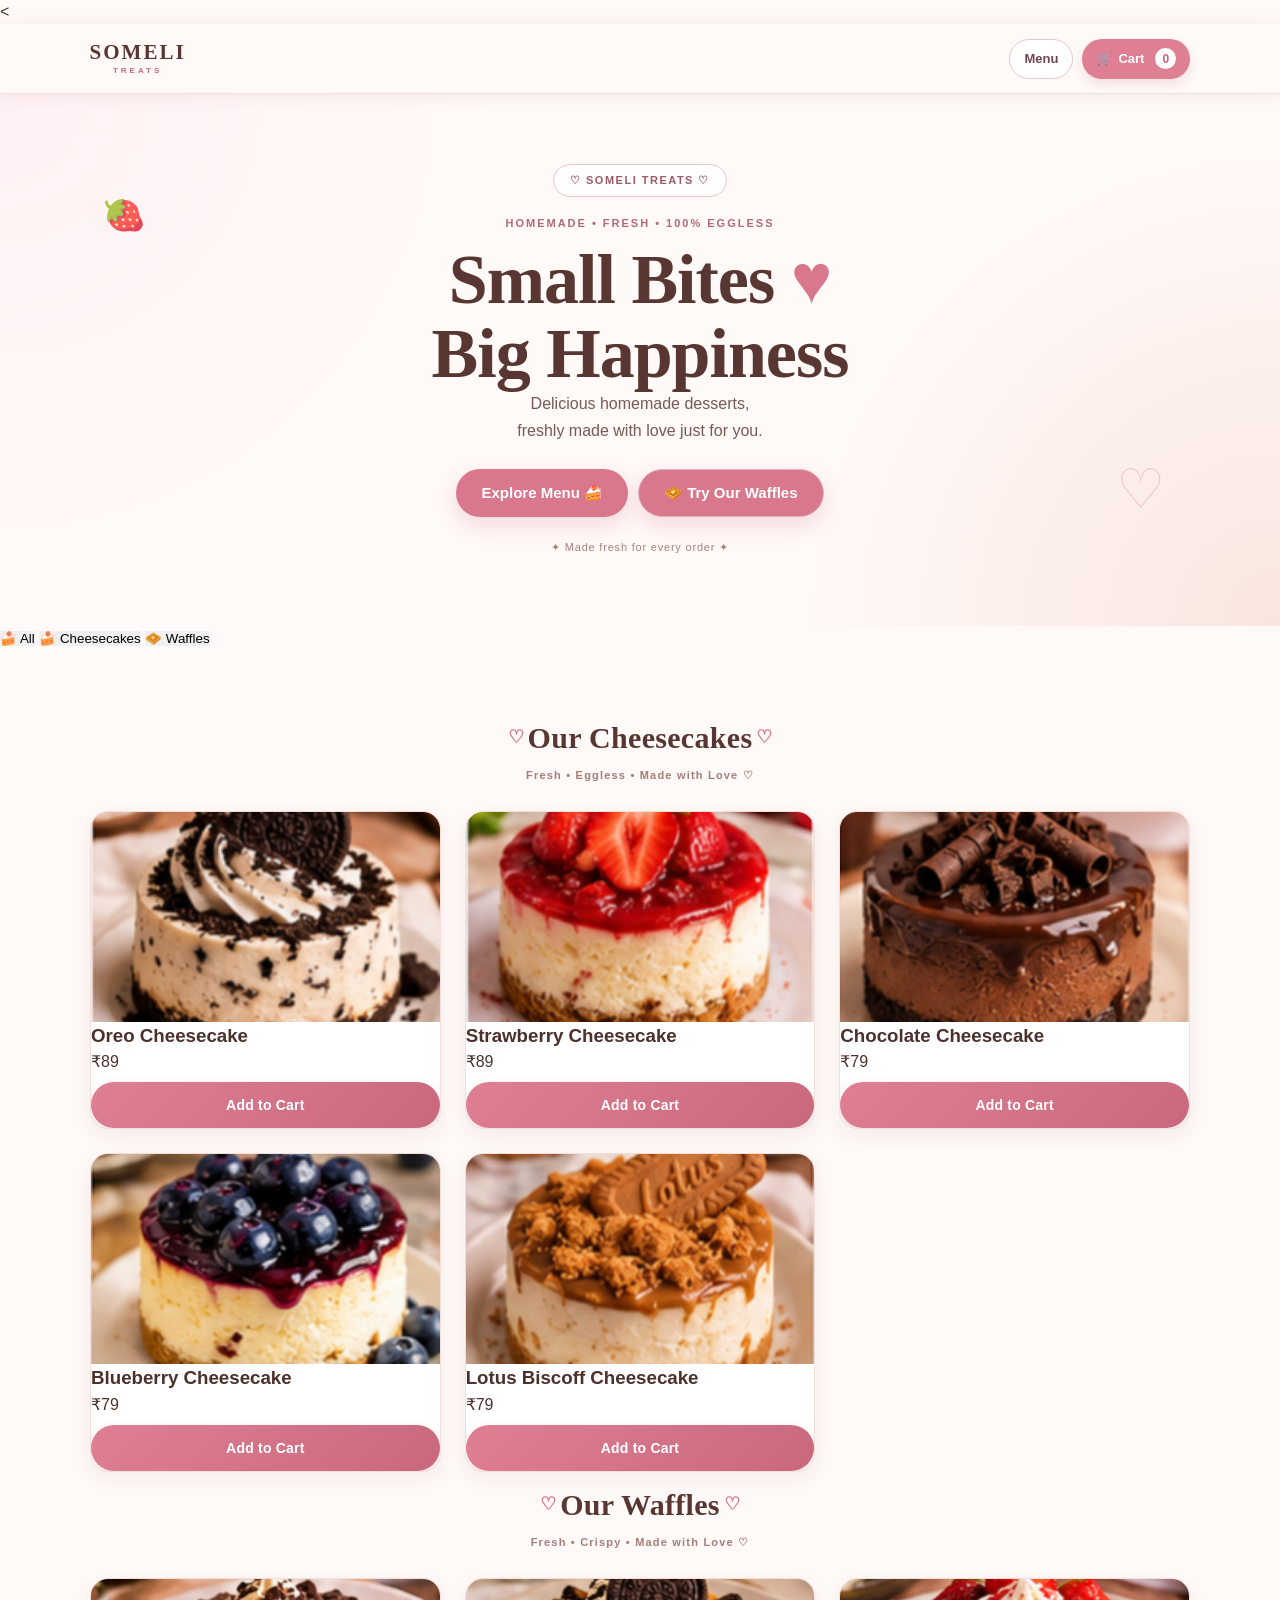
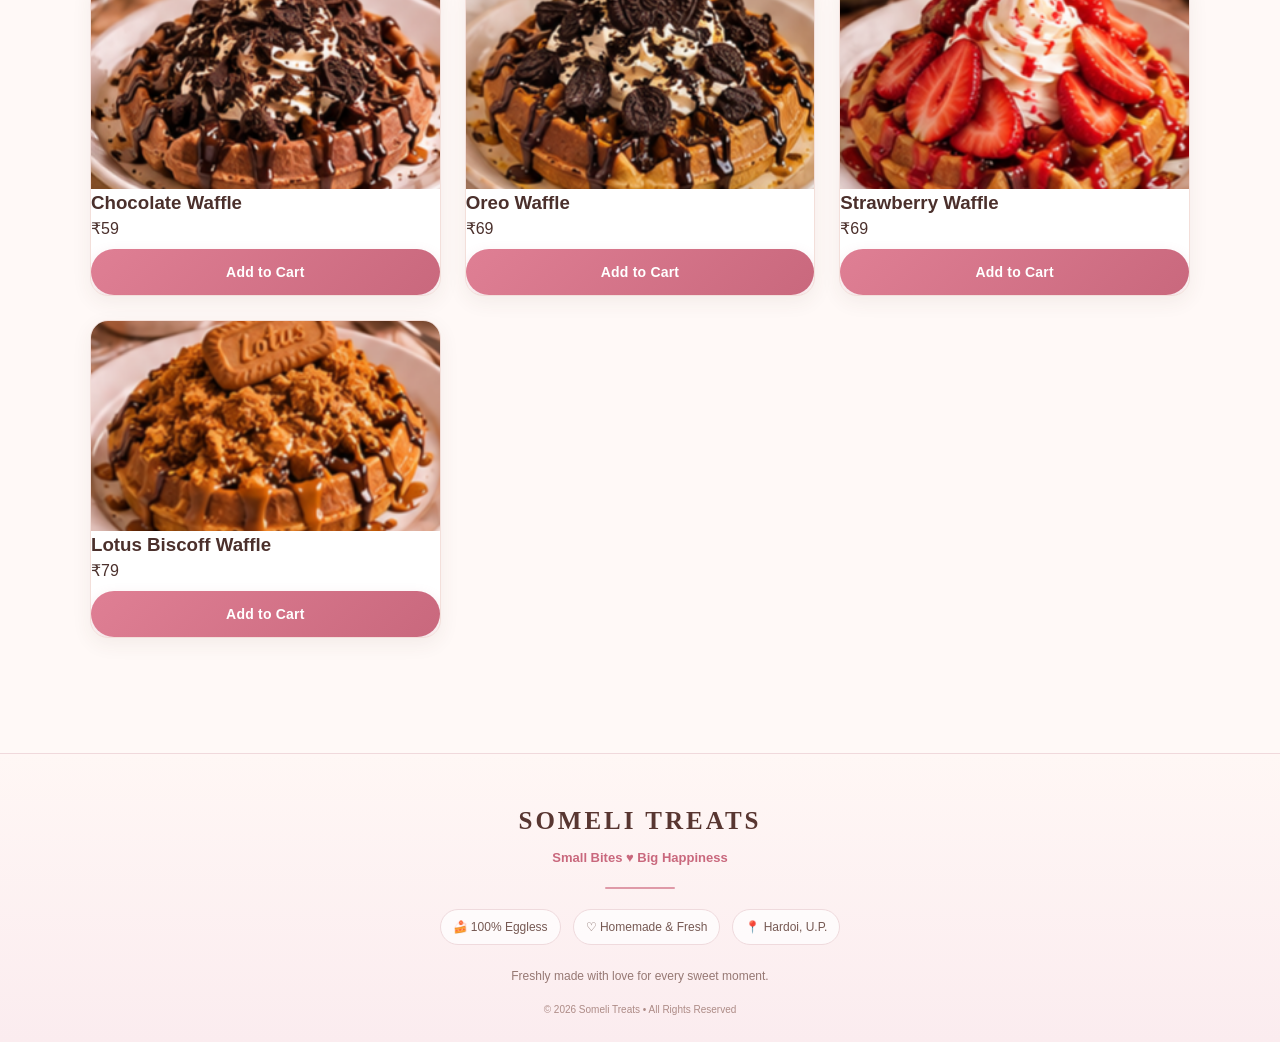
==== commit 2e23fb3e: "Add files via upload" ====
--- a/index.html
+++ b/index.html
@@ -133,7 +133,7 @@
     <div class="product-card">
 
       <img
-        src="images/oreo-cheesecake.png"
+        src="oreo-cheesecake.png"
         alt="Oreo Cheesecake">
 
       <h3>
@@ -158,7 +158,7 @@
     <div class="product-card">
 
       <img
-        src="images/strawberry-cheesecake.png"
+        src="strawberry-cheesecake.png"
         alt="Strawberry Cheesecake">
 
       <h3>
@@ -184,7 +184,7 @@
     <div class="product-card">
 
       <img
-        src="images/chocolate-cheesecake.png"
+        src="chocolate-cheesecake.png"
         alt="Chocolate Cheesecake">
 
       <h3>
@@ -207,7 +207,7 @@
     <div class="product-card">
 
       <img
-        src="images/blueberry-cheesecake.png"
+        src="blueberry-cheesecake.png"
         alt="Blueberry Cheesecake">
 
       <h3>
@@ -233,7 +233,7 @@
     <div class="product-card">
 
       <img
-        src="images/lotus-biscoff-cheesecake.png"
+        src="lotus-biscoff-cheesecake.png"
         alt="Lotus Biscoff Cheesecake">
 
       <h3>
@@ -269,7 +269,7 @@
     <div class="product-card">
 
       <img
-        src="images/chocolate-waffle.png"
+        src="chocolate-waffle.png"
         alt="Chocolate Waffle">
 
       <h3>
@@ -295,7 +295,7 @@
     <div class="product-card">
 
       <img
-        src="images/oreo-waffle.png"
+        src="oreo-waffle.png"
         alt="Oreo Waffle">
 
       <h3>
@@ -321,7 +321,7 @@
     <div class="product-card">
 
       <img
-        src="images/strawberry-waffle.png"
+        src="strawberry-waffle.png"
         alt="Strawberry Waffle">
 
       <h3>
@@ -347,7 +347,7 @@
     <div class="product-card">
 
       <img
-        src="images/lotus-biscoff-waffle.png"
+        src="lotus-biscoff-waffle.png"
         alt="Lotus Biscoff Waffle">
 
       <h3>
@@ -412,8 +412,6 @@
       </div>
 
     </div>
-
-      
     <button
   class="checkout-btn"
   onclick="goToCheckout()">
@@ -982,4 +980,4 @@
 </script>
 
 </body>
-</html>
+</html>
